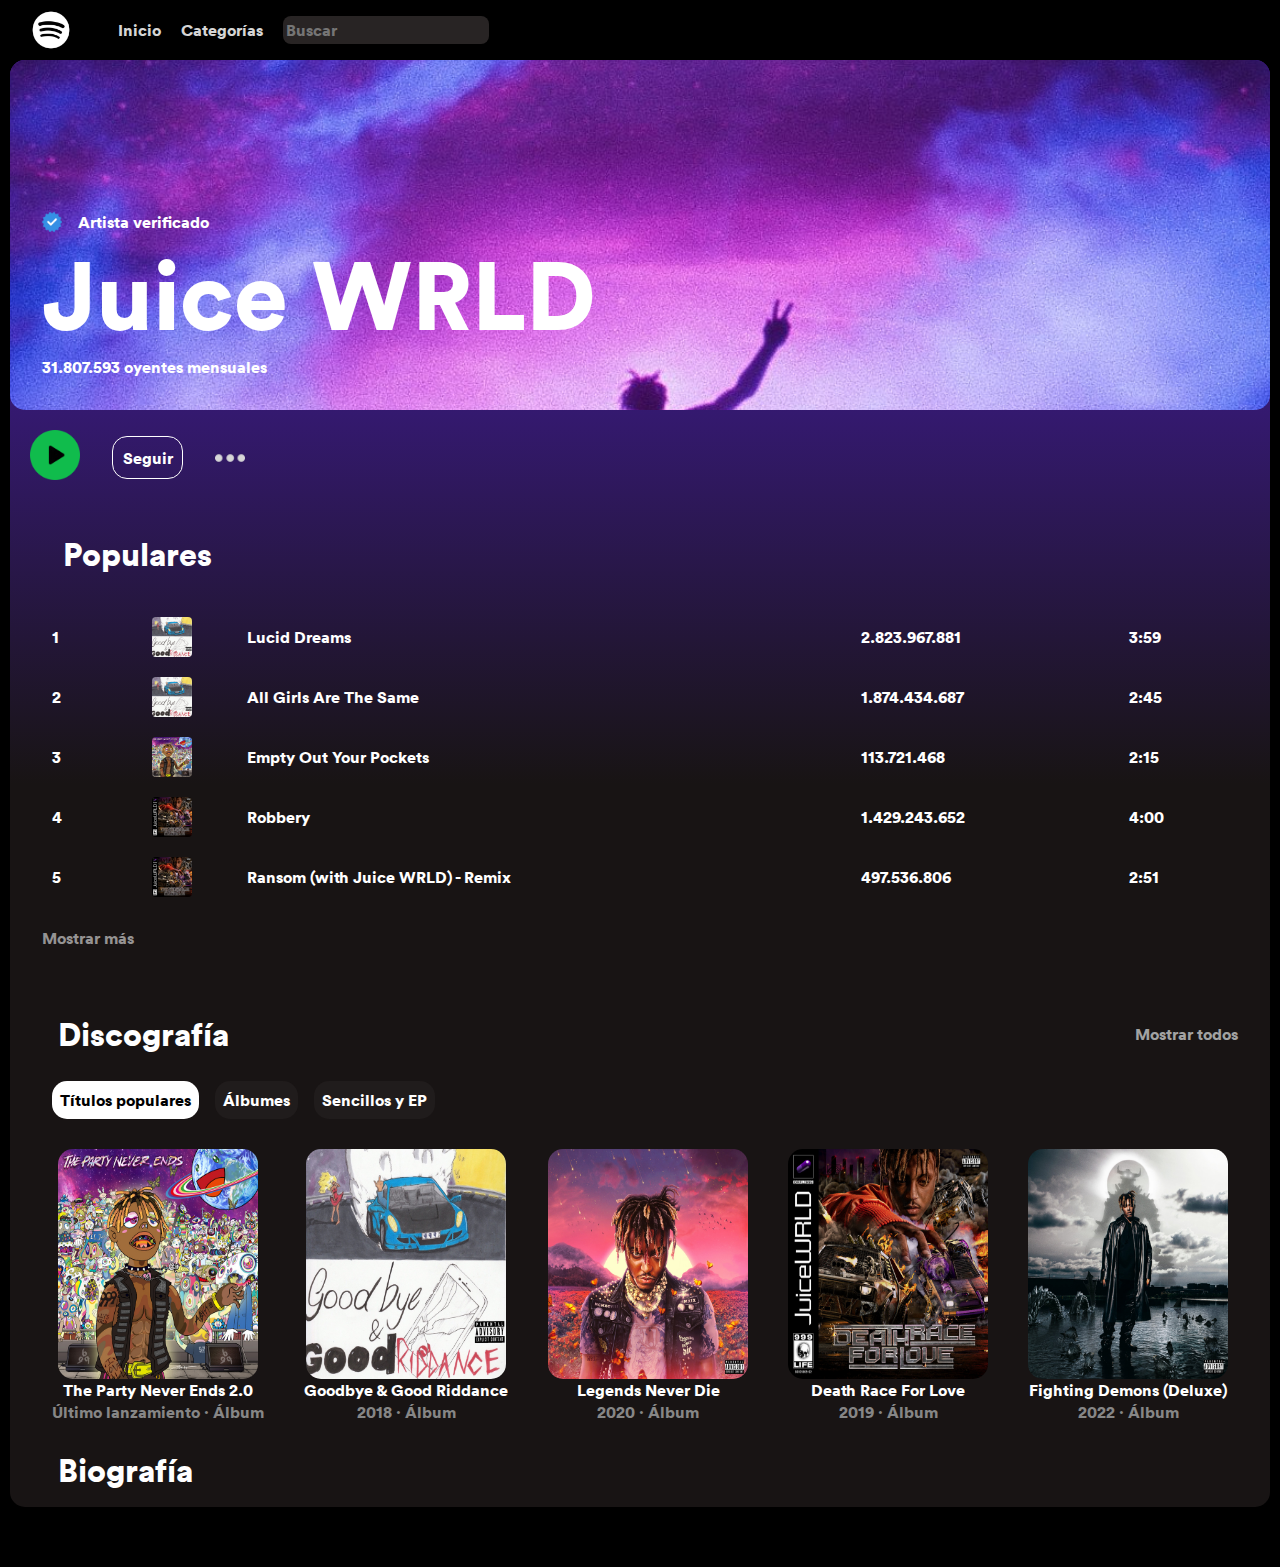
==== templates/index.html @ e7443d11 "Todo hecho menos bio y footer" ====
<!DOCTYPE html>
<html lang="es">
<head>
    <meta charset="UTF-8">
    <meta name="viewport" content="width=device-width, initial-scale=1.0">
    <link rel="stylesheet" href="../styles/styles.css">
    <link rel="icon" type="image/x-icon" href="../img/favicon.png">
    <title>Juice WRLD | Spotify</title>
</head>
<body>
    <nav>
        <img src="../img/logo.png">
        <ul>
            <li><a href="#">Inicio</a></li>
            <li><a href="https://open.spotify.com/intl-es/artist/4MCBfE4596Uoi2O4DtmEMz">Categorías</a></li>
            <input type="search" placeholder="Buscar">
        </ul>
    </nav>

    <main>
        <div class="banner">
            <div class="banner-items">
                <div class="verifed">
                    <img src="../img/verifed.webp" width="20px">
                    <span>Artista verificado</span>
                </div>
            
                <div>
                    <h1>Juice WRLD</h1>
                    <span>31.807.593 oyentes mensuales</span>
                </div>
            </div>
        </div>

        <div class="play-line">
            <a href="#"><img class="play-btn" src="../img/play-btn.png"></a>
            <button>Seguir</button>
            <img src="../img/rods.png" width="30px" style="cursor: pointer;">
        </div>
        <div class="pop-title">
            <h2>Populares</h2>
        </div>
        <div class="content">
            <table class="canciones">
                <tr>
                    <td>1</td>
                    <td><img src="../img/GoodBye.jpg"></td>
                    <td><a href="#">Lucid Dreams</a></td>
                    <td>2.823.967.881</td>
                    <td>3:59</td>
                </tr>
                <tr>
                    <td>2</td>
                    <td><img src="../img/GoodBye.jpg"></td>
                    <td><a href="#">All Girls Are The Same</a></td>
                    <td>1.874.434.687</td>
                    <td>2:45</td>
                </tr>

                <tr>
                    <td>3</td>
                    <td><img src="../img/NeverEnds.jpg"></td>
                    <td><a href="#">Empty Out Your Pockets</a></td>
                    <td>113.721.468</td>
                    <td>2:15</td>
                </tr>
                <tr>
                    <td>4</td>
                    <td><img src="../img/Robbery.jpg"></td>
                    <td><a href="#">Robbery</a></td>
                    <td>1.429.243.652</td>
                    <td>4:00</td>
                </tr>
                <tr>
                    <td>5</td>
                    <td><img src="../img/Robbery.jpg"></td>
                    <td><a href="#">Ransom (with Juice WRLD) - Remix</a></td>
                    <td>497.536.806</td>
                    <td>2:51</td>
                </tr>
            </table>
            <a href="#" class="see-more">Mostrar más</a>

            <div class="disc-line">
                <h2>Discografía</h2>
                <span><a href="#">Mostrar todos</a></span>
            </div>
            
            <div class="disc-btn">
                <button>Títulos populares</button>
                <button>Álbumes</button>
                <button>Sencillos y EP</button>
            </div>

            <div class="discografia">
                <div class="disco">
                    <img src="../img/NeverEnds.jpg">
                    <h3>The Party Never Ends 2.0</h3>
                    <p>Último lanzamiento · Álbum</p>
                </div>

                <div class="disco">
                    <img src="../img/GoodBye.jpg">
                    <h3>Goodbye & Good Riddance</h3>
                    <p>2018 · Álbum</p>
                </div>

                <div class="disco">
                    <img src="../img/legends.jpg">
                    <h3>Legends Never Die</h3>
                    <p>2020 · Álbum</p>
                </div>

                <div class="disco">
                    <img src="../img/Robbery.jpg">
                    <h3>Death Race For Love</h3>
                    <p>2019 · Álbum</p>
                </div>

                <div class="disco">
                    <img src="../img/demon.jpg">
                    <h3>Fighting Demons (Deluxe)</h3>
                    <p>2022 · Álbum</p>
                </div>

            </div>

            <div class="biografia">
                <h2>Biografía</h2>
            </div>

        </div>
    </main>

    <footer>

    </footer>
</body>
</html>
---- styles/styles.css ----
* {
  margin: 0;
  padding: 0;
  border: 0;
  font-size: 100%;
  font: inherit;
  vertical-align: baseline;
  box-sizing: border-box;
  font-family: spotify;
  color: white;
}

@font-face {
  font-family: 'spotify';
  src: url('../font/circular-black.ttf');
}

nav {
  display: flex;
  gap: 2rem;
  align-items: center;
  padding: 1rem;
  background-color: black;
  position: fixed;
  width: 100%;
  top: 0;
  z-index: 1000;
  height: 60px; 
}

nav input {
  padding: 0.2rem;
  border: none;
  border-radius: 0.5rem;
  width: 100%;
  font-size: 1rem;
  color: #a8a9a2;
  background-color: #282424;
}
nav ul {
  list-style: none;
  margin: 0;
  padding: 0;
  display: flex;
  align-items: center;
}

nav li {
  margin-right: 20px;
}

nav a {
  color: rgb(213, 213, 213);
  text-decoration: none;
}

nav a:hover {
  color: white;
  text-decoration: none;
  transition: ease-in 0.1s;
}

nav img {
  width: 70px;
}

nav img:hover {
  cursor: pointer;
}

.banner {
  background-image: url('../img/banner.jpg');
  background-size: cover;
  background-repeat: no-repeat;
  color: white;
  background-position: center;
  background-attachment: fixed;
  height: 350px;
  display: flex;
  flex-direction: column;
  justify-content: flex-end;
  border-radius: 15px;
}

.verifed {
  display: flex; 
  align-items: center;
  gap: 1rem;
}

.banner-items {
  margin: 2rem;
}

.banner h1 {
  font-size: 6rem;
}

body {
  background-color: black;
}

main {
  background-image: linear-gradient(to bottom, #441ca2 10%, #181414 50%);
  margin: 60px 10px;
  border-radius: 15px;
}

.play-btn {
  width: 50px;
}

.play-btn:hover{
  width: 50px;
  transform: scale(1.1, 1.1);
  transition: ease-in 0.2s;
}

.play-line {
  align-items: center;
  display: flex;
  margin: 20px;
  gap: 2rem;
}

.play-line button {
  background-color: transparent;
  color: white;
  border: solid 1px white;
  padding: 0.6rem;
  border-radius: 15px;
}

.play-line button:hover {
  background-color: white;
  color: black;
  cursor: pointer;
  transform: scale(1.1, 1.1);
  transition: ease-in 0.2s;

}

.content {
  display: flex;
  flex-direction: column;
  margin: 2rem;
  
}

h2 {
  font-size: 2rem;
  margin: 1rem;
}

.pop-title {
  margin-top: 3rem;
  margin-left: 2.3rem;
}

table img {
  border-radius: 4px;
  width: 40px;
  height: 40px;
}

.canciones {
  width: 100%;
  border-collapse: collapse; 
}

.canciones td {
  padding: 10px;
  vertical-align: middle;
  text-align: left;
}

.canciones img {
  display: block;
  margin: auto;
}

.canciones tr {
  align-items: center;
  transition: background-color 0.1s ease-in;
}

.canciones tr:hover {
  background-color: #302c2c;
  transition: background-color 0.1s ease-in;

}

.canciones td a {
  text-decoration: none;
  display: inline-block;
  white-space: nowrap;
}

.canciones td a:hover {
  display: inline;
  text-decoration: underline;
}

.see-more {
  display: inline-block;
  margin-top: 20px;
  color:#959393;
  text-decoration: none;
  align-self: flex-start;
}

.see-more:hover {
  color:#c1bfbf;
}

.disc-line {
  margin-top: 3rem;
  display: flex;
  align-items: center;
  justify-content: space-between;
}

.disc-line span a {
  color: #a2a2a2;
  text-decoration: none;
  display: inline-block;
}

.disc-line span a:hover {
  color: #cdcdcd;
  display: inline;
}

.disc-btn {
  display: flex;
  margin: 10px 20px 20px 10px;
  gap: 1rem;
}

.disc-btn button:first-child {
  color: black;
  background-color: white;
}

.disc-btn button {
  border-radius: 15px;
  padding: 0.5rem;
  color: white;
  background-color: #201c1c;
}

.disc-btn button:hover:first-child {
  background-color: #d2d2d2;
  transition: ease-in-out 0.1s;
  cursor: pointer;
}

.disc-btn button:hover {
  background-color: #3b3737;
  transition: ease-in-out 0.1s;
  cursor: pointer;
}

.discografia {
  display: flex;
  justify-content: space-between;
}

.disco {
  display: flex;
  flex-direction: column;
  align-items: center;
  padding: 10px;
  border-radius: 15px;
  transition: background-color 0.1s ease-in, color 0.1s ease-in;
}

.disco:hover {
  background-color: #3f3f3f;
  color: white;
  cursor: pointer;
}

.disco img {
  width: 200px;
  height: 230px;
  border-radius: 15px;
  background-size: cover;
  background-repeat: no-repeat;
}

.disco p {
  color: rgb(134, 134, 134);
}

::-webkit-scrollbar {
  width: 10px;
  height: 10px;
}

::-webkit-scrollbar-thumb {
  background-color: #282424;
  border-radius: 10px;
}

::-webkit-scrollbar-thumb:hover {
  background-color: #3f3f3f;
}

::-webkit-scrollbar-track {
  background-color: black;
  border-radius: 10px;
}
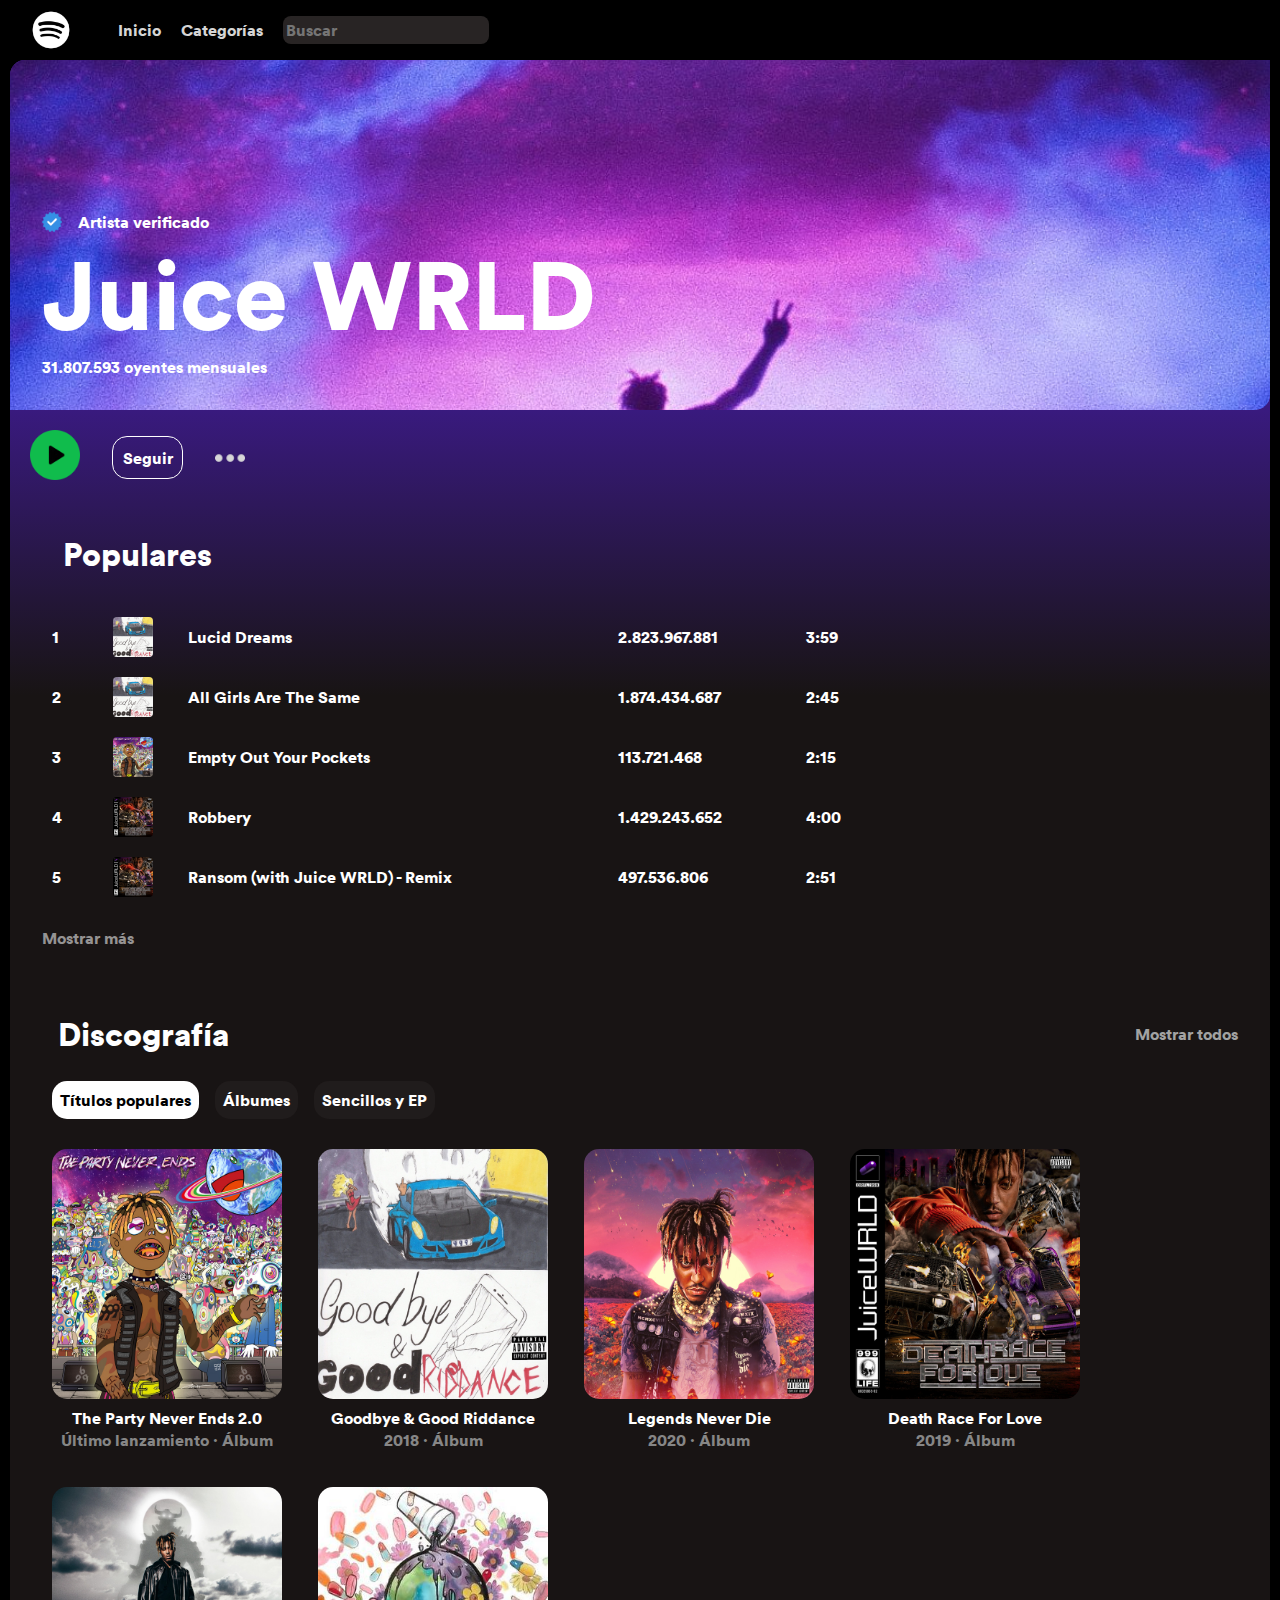
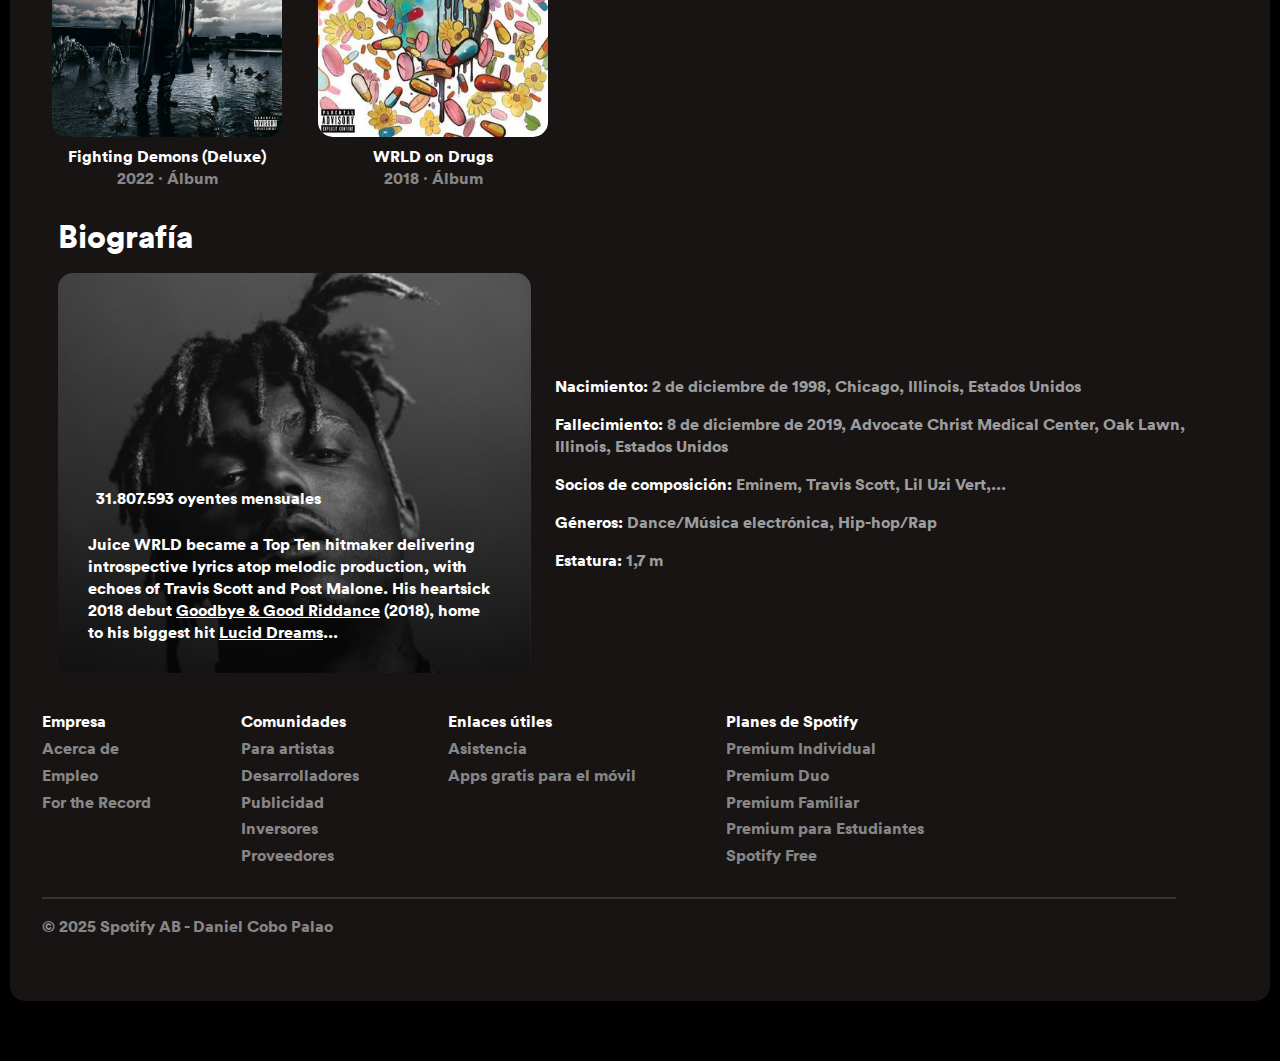
==== commit 9bfaec9e: "Finished" ====
--- a/templates/index.html
+++ b/templates/index.html
@@ -9,9 +9,9 @@
 </head>
 <body>
     <nav>
-        <img src="../img/logo.png">
+        <img src="../img/logo.png" alt="Logo Spotify">
         <ul>
-            <li><a href="#">Inicio</a></li>
+            <li><a href="https://www.spotify.com">Inicio</a></li>
             <li><a href="https://open.spotify.com/intl-es/artist/4MCBfE4596Uoi2O4DtmEMz">Categorías</a></li>
             <input type="search" placeholder="Buscar">
         </ul>
@@ -21,10 +21,9 @@
         <div class="banner">
             <div class="banner-items">
                 <div class="verifed">
-                    <img src="../img/verifed.webp" width="20px">
+                    <img src="../img/verifed.webp" width="20px" alt="Verificado">
                     <span>Artista verificado</span>
                 </div>
-            
                 <div>
                     <h1>Juice WRLD</h1>
                     <span>31.807.593 oyentes mensuales</span>
@@ -33,57 +32,62 @@
         </div>
 
         <div class="play-line">
-            <a href="#"><img class="play-btn" src="../img/play-btn.png"></a>
+            <a href="https://open.spotify.com/track/285pBltuF7vW8TeWk8hdRR">
+                <img class="play-btn" src="../img/play-btn.png" alt="Reproducir">
+            </a>
             <button>Seguir</button>
-            <img src="../img/rods.png" width="30px" style="cursor: pointer;">
-        </div>
+            <img src="../img/rods.png" width="30px" style="cursor: pointer;" alt="Más opciones">
+        </div>
+
         <div class="pop-title">
             <h2>Populares</h2>
         </div>
+
         <div class="content">
             <table class="canciones">
                 <tr>
                     <td>1</td>
-                    <td><img src="../img/GoodBye.jpg"></td>
-                    <td><a href="#">Lucid Dreams</a></td>
+                    <td><img src="../img/GoodBye.jpg" alt="Lucid Dreams"></td>
+                    <td><a href="https://open.spotify.com/track/285pBltuF7vW8TeWk8hdRR">Lucid Dreams</a></td>
                     <td>2.823.967.881</td>
                     <td>3:59</td>
                 </tr>
                 <tr>
                     <td>2</td>
-                    <td><img src="../img/GoodBye.jpg"></td>
-                    <td><a href="#">All Girls Are The Same</a></td>
+                    <td><img src="../img/GoodBye.jpg" alt="All Girls Are The Same"></td>
+                    <td><a href="https://open.spotify.com/track/6agMU6doHkyh3k6bG5lKFp">All Girls Are The Same</a></td>
                     <td>1.874.434.687</td>
                     <td>2:45</td>
                 </tr>
-
                 <tr>
                     <td>3</td>
-                    <td><img src="../img/NeverEnds.jpg"></td>
-                    <td><a href="#">Empty Out Your Pockets</a></td>
+                    <td><img src="../img/NeverEnds.jpg" alt="Empty Out Your Pockets"></td>
+                    <td><a href="https://open.spotify.com/track/5gPNeNnTtN9Gd7Dzz7p3Em">Empty Out Your Pockets</a></td>
                     <td>113.721.468</td>
                     <td>2:15</td>
                 </tr>
                 <tr>
                     <td>4</td>
-                    <td><img src="../img/Robbery.jpg"></td>
-                    <td><a href="#">Robbery</a></td>
+                    <td><img src="../img/Robbery.jpg" alt="Robbery"></td>
+                    <td><a href="https://open.spotify.com/track/6nVCFlt77lGzUEeMxsLIRz">Robbery</a></td>
                     <td>1.429.243.652</td>
                     <td>4:00</td>
                 </tr>
                 <tr>
                     <td>5</td>
-                    <td><img src="../img/Robbery.jpg"></td>
-                    <td><a href="#">Ransom (with Juice WRLD) - Remix</a></td>
+                    <td><img src="../img/Robbery.jpg" alt="Ransom Remix"></td>
+                    <td><a href="https://open.spotify.com/track/3tlXnStJ1fFhdScmQeLpuG">Ransom (with Juice WRLD) - Remix</a></td>
                     <td>497.536.806</td>
                     <td>2:51</td>
                 </tr>
             </table>
-            <a href="#" class="see-more">Mostrar más</a>
+            <a href="https://open.spotify.com/artist/4MCBfE4596Uoi2O4DtmEMz" class="see-more">Mostrar más</a>
 
             <div class="disc-line">
                 <h2>Discografía</h2>
-                <span><a href="#">Mostrar todos</a></span>
+                <span>
+                    <a href="https://open.spotify.com/artist/4MCBfE4596Uoi2O4DtmEMz/discography/all">Mostrar todos</a>
+                </span>
             </div>
             
             <div class="disc-btn">
@@ -94,46 +98,125 @@
 
             <div class="discografia">
                 <div class="disco">
-                    <img src="../img/NeverEnds.jpg">
+                    <a href="https://open.spotify.com/intl-es/album/7kOpqRCEqTTzcGc4CwEFph">
+                        <img src="../img/NeverEnds.jpg" alt="The Party Never Ends 2.0">
+                    </a>
                     <h3>The Party Never Ends 2.0</h3>
                     <p>Último lanzamiento · Álbum</p>
                 </div>
 
                 <div class="disco">
-                    <img src="../img/GoodBye.jpg">
+                    <a href="https://open.spotify.com/album/6tkjU4Umpo79wwkgPMV3nZ">
+                        <img src="../img/GoodBye.jpg" alt="Goodbye & Good Riddance">
+                    </a>
                     <h3>Goodbye & Good Riddance</h3>
                     <p>2018 · Álbum</p>
                 </div>
 
                 <div class="disco">
-                    <img src="../img/legends.jpg">
+                    <a href="https://open.spotify.com/intl-es/album/6n9DKpOxwifT5hOXtgLZSL#login">
+                        <img src="../img/legends.jpg" alt="Legends Never Die">
+                    </a>
                     <h3>Legends Never Die</h3>
                     <p>2020 · Álbum</p>
                 </div>
 
                 <div class="disco">
-                    <img src="../img/Robbery.jpg">
+                    <a href="https://open.spotify.com/intl-es/album/1btu0SV2DOI5HoFsvUd78F">
+                        <img src="../img/Robbery.jpg" alt="Death Race For Love">
+                    </a>
                     <h3>Death Race For Love</h3>
                     <p>2019 · Álbum</p>
                 </div>
 
                 <div class="disco">
-                    <img src="../img/demon.jpg">
+                    <a href="https://open.spotify.com/intl-es/track/0440JCJyIAmINA8KcYgFb5">
+                        <img src="../img/demon.jpg" alt="Fighting Demons (Deluxe)">
+                    </a>
                     <h3>Fighting Demons (Deluxe)</h3>
                     <p>2022 · Álbum</p>
                 </div>
 
+                <div class="disco">
+                    <a href="https://open.spotify.com/intl-es/track/3xBHLZwRfi0fjO9euaj5zf">
+                        <img src="../img/Wrld_on_Drugs.jpg" alt="WRLD on Drugs">
+                    </a>
+                    <h3>WRLD on Drugs</h3>
+                    <p>2018 · Álbum</p>
+                </div>
             </div>
 
             <div class="biografia">
                 <h2>Biografía</h2>
-            </div>
-
-        </div>
+                <div class="bio-spans">
+                    <div class="bio-container">
+                        <span>31.807.593 oyentes mensuales</span>
+                        <p>
+                            Juice WRLD became a Top Ten hitmaker delivering introspective lyrics atop melodic production, with echoes of Travis Scott and Post Malone.
+                            His heartsick 2018 debut 
+                            <a href="https://open.spotify.com/album/6tkjU4Umpo79wwkgPMV3nZ">Goodbye &amp; Good Riddance</a>
+                            (2018), home to his biggest hit 
+                            <a href="https://open.spotify.com/track/285pBltuF7vW8TeWk8hdRR">Lucid Dreams</a>...
+                        </p>
+                    </div>
+                    <div class="bio-2">
+                        <span><b>Nacimiento:</b> 2 de diciembre de 1998, Chicago, Illinois, Estados Unidos</span>
+                        <span><b>Fallecimiento:</b> 8 de diciembre de 2019, Advocate Christ Medical Center, Oak Lawn, Illinois, Estados Unidos</span>
+                        <span><b>Socios de composición:</b> Eminem, Travis Scott, Lil Uzi Vert,...</span>
+                        <span><b>Géneros:</b> Dance/Música electrónica, Hip-hop/Rap</span>
+                        <span><b>Estatura:</b> 1,7 m</span>
+                    </div>
+                </div>
+            </div>
+        </div>
+
+        <footer>
+            <div class="footer">
+                <ul>
+                    <li><a href="https://www.spotify.com/about-us/"><b>Empresa</b></a></li>
+                    <li><a href="https://www.spotify.com/about-us/">Acerca de</a></li>
+                    <li><a href="https://www.spotifyjobs.com/">Empleo</a></li>
+                    <li><a href="https://for-the-record.spotify.com/">For the Record</a></li>
+                </ul>
+            </div>
+        
+            <div class="footer">
+                <ul>
+                    <li><a href="#"><b>Comunidades</b></a></li>
+                    <li><a href="https://artists.spotify.com/">Para artistas</a></li>
+                    <li><a href="https://developer.spotify.com/">Desarrolladores</a></li>
+                    <li><a href="https://ads.spotify.com/">Publicidad</a></li>
+                    <li><a href="https://investors.spotify.com/">Inversores</a></li>
+                    <li><a href="https://www.spotify.com/legal/suppliers/">Proveedores</a></li>
+                </ul>
+            </div>
+        
+            <div class="footer">
+                <ul>
+                    <li><a href="#"><b>Enlaces útiles</b></a></li>
+                    <li><a href="https://support.spotify.com/">Asistencia</a></li>
+                    <li><a href="https://www.spotify.com/download/">Apps gratis para el móvil</a></li>
+                </ul>
+            </div>
+        
+            <div class="footer">
+                <ul>
+                    <li><a href="#"><b>Planes de Spotify</b></a></li>
+                    <li><a href="https://www.spotify.com/premium/">Premium Individual</a></li>
+                    <li><a href="https://www.spotify.com/premium/">Premium Duo</a></li>
+                    <li><a href="https://www.spotify.com/premium/">Premium Familiar</a></li>
+                    <li><a href="https://www.spotify.com/premium/">Premium para Estudiantes</a></li>
+                    <li><a href="https://www.spotify.com/premium/">Spotify Free</a></li>
+                </ul>
+            </div>
+        </footer>
+        
+        <hr class="footer-divider">
+        
+        <div class="copyright">
+            <span>© 2025 Spotify AB - Daniel Cobo Palao</span>
+        </div>
+        
     </main>
-
-    <footer>
-
-    </footer>
 </body>
-</html>+</html>
--- a/styles/styles.css
+++ b/styles/styles.css
@@ -79,7 +79,7 @@
   display: flex;
   flex-direction: column;
   justify-content: flex-end;
-  border-radius: 15px;
+  border-radius: 15px 0px;
 }
 
 .verifed {
@@ -101,9 +101,10 @@
 }
 
 main {
-  background-image: linear-gradient(to bottom, #441ca2 10%, #181414 50%);
+  background-image: linear-gradient(to bottom, #441ca2 10%, #181414 25%);
   margin: 60px 10px;
   border-radius: 15px;
+  padding-bottom: 2rem;
 }
 
 .play-btn {
@@ -164,7 +165,7 @@
 }
 
 .canciones {
-  width: 100%;
+  width: 70%;
   border-collapse: collapse; 
 }
 
@@ -263,7 +264,8 @@
 
 .discografia {
   display: flex;
-  justify-content: space-between;
+  gap: 1rem;
+  flex-wrap: wrap;
 }
 
 .disco {
@@ -282,14 +284,108 @@
 }
 
 .disco img {
-  width: 200px;
-  height: 230px;
+  width: 230px;
+  height: 250px;
   border-radius: 15px;
   background-size: cover;
   background-repeat: no-repeat;
 }
 
 .disco p {
+  color: rgb(134, 134, 134);
+}
+
+.disco h3 {
+  margin-top: 0.2rem;
+}
+
+
+.bio-container {
+  background-image: linear-gradient(rgba(0, 0, 0, 0) 0%, rgba(0, 0, 0, 0.7) 100%), url('../img/bio.jpeg');
+  background-size: cover;
+  background-repeat: no-repeat;
+  background-position: center;
+  display: flex;
+  width: 550px;
+  height: 400px;
+  border-radius: 15px;
+  flex-direction: column;
+  justify-content: flex-end;
+  padding: 0px 35px 30px 30px;
+  gap: 1rem;
+  margin-left: 1rem;
+}
+
+.bio-container:hover{
+  transform: scale(1.01, 1.01);
+  transition: ease-in-out 0.5s;
+}
+
+.bio-container:not(:hover) {
+  transform: scale(1, 1);
+  transition: ease-in-out 0.5s;
+}
+
+.bio-spans {
+  display: flex;
+  align-items: center;
+  width: 100%;
+  gap: 1rem;
+}
+
+.bio-spans span {
+  margin: 0.5rem;
+}
+
+
+.bio-2 {
+  display: flex;
+  flex-direction: column;
+}
+
+.bio-2 span {
+  color: rgb(156, 156, 156);;
+}
+
+footer {
+  display: flex;
+  justify-content: space-between;
+  width: 70%;
+  margin-top: 2em;
+  margin-left: 2rem;
+  height: 12rem;
+}
+
+.footer ul {
+  list-style: none;
+}
+
+.footer li {
+  margin-top: 0.3rem;
+}
+
+.footer ul li a {
+  text-decoration: none;
+  color: rgb(134, 134, 134);
+}
+
+.footer ul li a:hover {
+  color:#c1bfbf;
+}
+
+.footer-divider {
+  border: 1px solid rgba(134, 134, 134, 0.301);
+  margin-left: 2rem;
+  width: 90%;
+}
+
+.copyright {
+  margin-top: 1rem;
+  margin-left: 2rem;
+  margin-bottom: 2rem;
+}
+
+.copyright span {
   color: rgb(134, 134, 134);
 }
 
